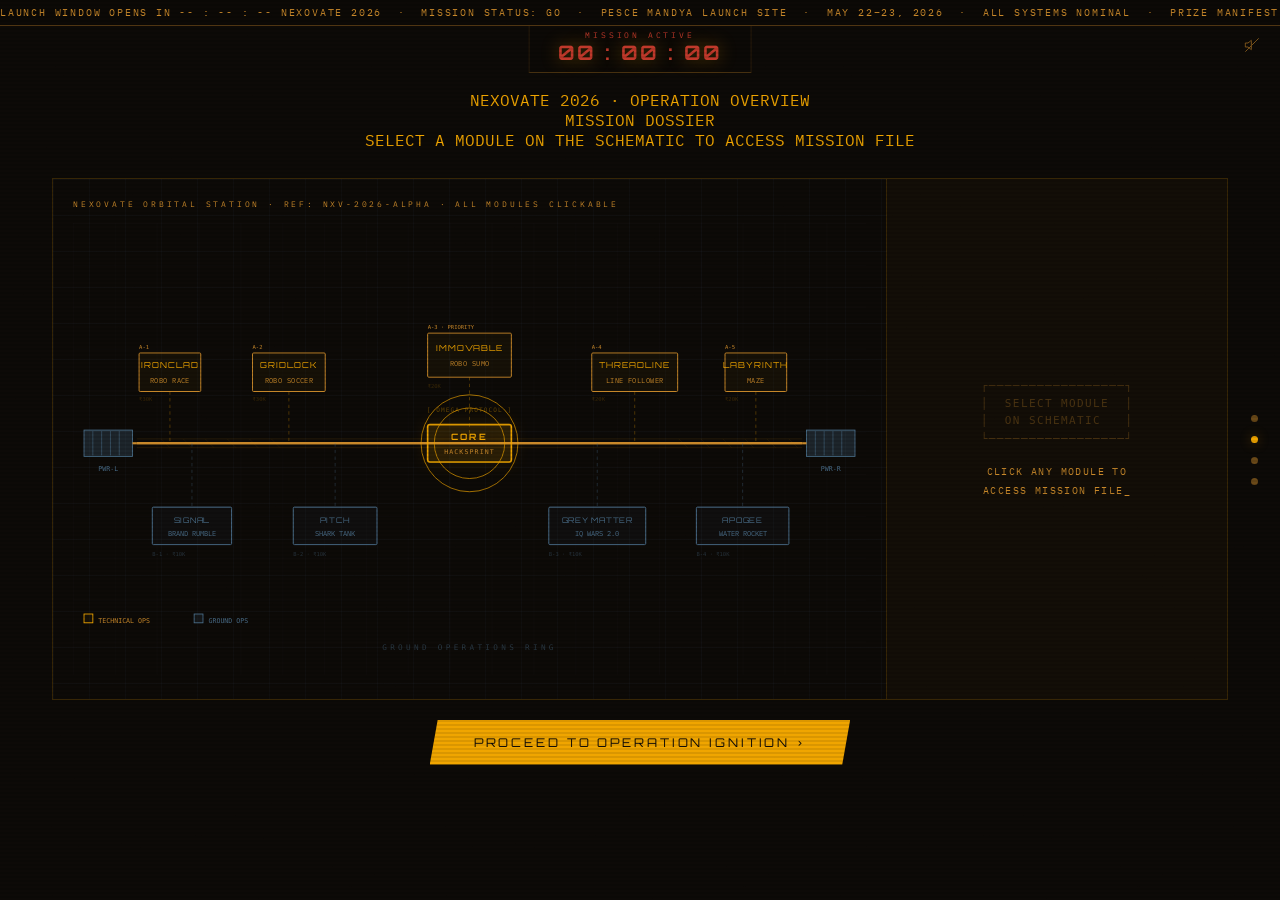
==== dossier.html @ f3a2b537 "Second Commit" ====
<!DOCTYPE html>
<html lang="en">
<head>
  <meta charset="UTF-8">
  <meta name="viewport" content="width=device-width, initial-scale=1.0">
  <title>MISSION DOSSIER · NEXOVATE 2026</title>
  
  <link rel="preconnect" href="https://fonts.googleapis.com">
  <link href="https://fonts.googleapis.com/css2?family=Orbitron:wght@400;700;900&family=IBM+Plex+Mono:ital,wght@0,300;0,400;0,500;1,400&display=swap" rel="stylesheet">
  
  <link rel="stylesheet" href="css/base.css">
  <link rel="stylesheet" href="css/chrome.css">
  <link rel="stylesheet" href="css/transitions.css">
  <link rel="stylesheet" href="css/dossier.css">
  
  <script src="js/navigate.js"></script>
  <script src="js/chrome.js"></script>
  <script src="js/events-data.js"></script>
  <script src="js/schematic.js"></script>
</head>
<body data-page="dossier">
  <main class="page">
    <div class="dossier-hdr">
      <span class="section-lbl">NEXOVATE 2026 · OPERATION OVERVIEW</span>
      <div class="section-ttl">MISSION DOSSIER</div>
      <p>SELECT A MODULE ON THE SCHEMATIC TO ACCESS MISSION FILE</p>
    </div>

    <div class="dossier-grid">
      <!-- SCHEMATIC -->
      <div class="sch-panel">
        <span class="sch-lbl">NEXOVATE ORBITAL STATION · REF: NXV-2026-ALPHA · ALL MODULES CLICKABLE</span>
        <svg id="sch-svg" viewBox="0 0 720 410" xmlns="http://www.w3.org/2000/svg"
                    style="width:100%;height:auto;">

                    <!-- Blueprint grid -->
                    <defs>
                        <pattern id="bgrid" width="38" height="38" patternUnits="userSpaceOnUse">
                            <path d="M38 0L0 0 0 38" fill="none" stroke="rgba(74,110,138,.07)" stroke-width=".5" />
                        </pattern>
                    </defs>
                    <rect width="720" height="410" fill="url(#bgrid)" />

                    <!-- MAIN TRUSS -->
                    <line x1="58" y1="200" x2="662" y2="200" stroke="#C8882A" stroke-width="2.2" />
                    <line x1="58" y1="196" x2="662" y2="196" stroke="rgba(240,165,0,.18)" stroke-width=".5" />
                    <line x1="58" y1="204" x2="662" y2="204" stroke="rgba(240,165,0,.18)" stroke-width=".5" />
                    <!-- Truss cross-hatch details -->
                    <g stroke="rgba(240,165,0,.12)" stroke-width=".5">
                        <line x1="80" y1="196" x2="88" y2="204" />
                        <line x1="100" y1="196" x2="108" y2="204" />
                        <line x1="120" y1="196" x2="128" y2="204" />
                        <line x1="140" y1="196" x2="148" y2="204" />
                        <line x1="160" y1="196" x2="168" y2="204" />
                        <line x1="180" y1="196" x2="188" y2="204" />
                        <line x1="550" y1="196" x2="558" y2="204" />
                        <line x1="570" y1="196" x2="578" y2="204" />
                        <line x1="590" y1="196" x2="598" y2="204" />
                        <line x1="610" y1="196" x2="618" y2="204" />
                        <line x1="630" y1="196" x2="638" y2="204" />
                        <line x1="650" y1="196" x2="658" y2="204" />
                    </g>

                    <!-- SOLAR PANELS LEFT -->
                    <rect x="10" y="188" width="44" height="24" fill="rgba(74,110,138,.28)" stroke="#4A6E8A"
                        stroke-width=".8" />
                    <line x1="18" y1="189" x2="18" y2="211" stroke="#4A6E8A" stroke-width=".5" />
                    <line x1="26" y1="189" x2="26" y2="211" stroke="#4A6E8A" stroke-width=".5" />
                    <line x1="34" y1="189" x2="34" y2="211" stroke="#4A6E8A" stroke-width=".5" />
                    <line x1="42" y1="189" x2="42" y2="211" stroke="#4A6E8A" stroke-width=".5" />
                    <line x1="54" y1="200" x2="58" y2="200" stroke="#C8882A" stroke-width="2" />
                    <text x="32" y="225" text-anchor="middle" fill="#4A6E8A" font-size="6"
                        font-family="monospace">PWR-L</text>

                    <!-- SOLAR PANELS RIGHT -->
                    <rect x="666" y="188" width="44" height="24" fill="rgba(74,110,138,.28)" stroke="#4A6E8A"
                        stroke-width=".8" />
                    <line x1="674" y1="189" x2="674" y2="211" stroke="#4A6E8A" stroke-width=".5" />
                    <line x1="682" y1="189" x2="682" y2="211" stroke="#4A6E8A" stroke-width=".5" />
                    <line x1="690" y1="189" x2="690" y2="211" stroke="#4A6E8A" stroke-width=".5" />
                    <line x1="698" y1="189" x2="698" y2="211" stroke="#4A6E8A" stroke-width=".5" />
                    <line x1="662" y1="200" x2="666" y2="200" stroke="#C8882A" stroke-width="2" />
                    <text x="688" y="225" text-anchor="middle" fill="#4A6E8A" font-size="6"
                        font-family="monospace">PWR-R</text>

                    <!-- ═ TECHNICAL MODULES (TOP) ═ -->

                    <!-- M1: ROBO RACE -->
                    <g class="mod-g" id="m-roborace" onclick="selMod('roborace')">
                        <line x1="88" y1="153" x2="88" y2="200" stroke="rgba(240,165,0,.3)" stroke-width=".9"
                            stroke-dasharray="3,3" />
                        <rect class="mod-rect" x="60" y="118" width="56" height="35" rx="1" />
                        <text class="mod-op" x="88" y="132">IRONCLAD</text>
                        <text class="mod-nm" x="88" y="145">ROBO RACE</text>
                        <text x="60" y="114" fill="#C8882A" font-size="5" font-family="monospace">A-1</text>
                        <text x="60" y="162" fill="rgba(240,165,0,.2)" font-size="5" font-family="monospace">₹30K</text>
                    </g>

                    <!-- M2: ROBO SOCCER -->
                    <g class="mod-g" id="m-robosoccer" onclick="selMod('robosoccer')">
                        <line x1="196" y1="153" x2="196" y2="200" stroke="rgba(240,165,0,.3)" stroke-width=".9"
                            stroke-dasharray="3,3" />
                        <rect class="mod-rect" x="163" y="118" width="66" height="35" rx="1" />
                        <text class="mod-op" x="196" y="132">GRIDLOCK</text>
                        <text class="mod-nm" x="196" y="145">ROBO SOCCER</text>
                        <text x="163" y="114" fill="#C8882A" font-size="5" font-family="monospace">A-2</text>
                        <text x="163" y="162" fill="rgba(240,165,0,.2)" font-size="5"
                            font-family="monospace">₹30K</text>
                    </g>

                    <!-- M3: ROBO SUMO (center-top, slightly higher = priority) -->
                    <g class="mod-g" id="m-robosumo" onclick="selMod('robosumo')">
                        <line x1="360" y1="140" x2="360" y2="200" stroke="rgba(240,165,0,.3)" stroke-width=".9"
                            stroke-dasharray="3,3" />
                        <rect class="mod-rect" x="322" y="100" width="76" height="40" rx="1" />
                        <text class="mod-op" x="360" y="116">IMMOVABLE</text>
                        <text class="mod-nm" x="360" y="130">ROBO SUMO</text>
                        <text x="322" y="96" fill="#C8882A" font-size="5" font-family="monospace">A-3 · PRIORITY</text>
                        <text x="322" y="150" fill="rgba(240,165,0,.2)" font-size="5"
                            font-family="monospace">₹20K</text>
                    </g>

                    <!-- M4: LINE FOLLOWER -->
                    <g class="mod-g" id="m-linefollower" onclick="selMod('linefollower')">
                        <line x1="510" y1="153" x2="510" y2="200" stroke="rgba(240,165,0,.3)" stroke-width=".9"
                            stroke-dasharray="3,3" />
                        <rect class="mod-rect" x="471" y="118" width="78" height="35" rx="1" />
                        <text class="mod-op" x="510" y="132">THREADLINE</text>
                        <text class="mod-nm" x="510" y="145">LINE FOLLOWER</text>
                        <text x="471" y="114" fill="#C8882A" font-size="5" font-family="monospace">A-4</text>
                        <text x="471" y="162" fill="rgba(240,165,0,.2)" font-size="5"
                            font-family="monospace">₹20K</text>
                    </g>

                    <!-- M5: MAZE -->
                    <g class="mod-g" id="m-maze" onclick="selMod('maze')">
                        <line x1="620" y1="153" x2="620" y2="200" stroke="rgba(240,165,0,.3)" stroke-width=".9"
                            stroke-dasharray="3,3" />
                        <rect class="mod-rect" x="592" y="118" width="56" height="35" rx="1" />
                        <text class="mod-op" x="620" y="132">LABYRINTH</text>
                        <text class="mod-nm" x="620" y="145">MAZE</text>
                        <text x="592" y="114" fill="#C8882A" font-size="5" font-family="monospace">A-5</text>
                        <text x="592" y="162" fill="rgba(240,165,0,.2)" font-size="5"
                            font-family="monospace">₹20K</text>
                    </g>

                    <!-- ═ REACTOR CORE (HACKSPRINT) ═ -->
                    <g class="reactor-g" id="m-hacksprint" onclick="selMod('hacksprint')">
                        <circle cx="360" cy="200" r="44" class="reactor-ring" />
                        <circle cx="360" cy="200" r="32" class="reactor-ring" style="animation-delay:.6s" />
                        <rect class="reactor-rect" x="322" y="183" width="76" height="34" rx="2" />
                        <text x="360" y="197" text-anchor="middle" fill="#F0A500" font-family="'Orbitron',monospace"
                            font-size="8" font-weight="700" letter-spacing="2">CORE</text>
                        <text x="360" y="210" text-anchor="middle" fill="#C8882A" font-family="monospace" font-size="6"
                            letter-spacing="1">HACKSPRINT</text>
                        <text x="360" y="172" text-anchor="middle" fill="rgba(240,165,0,.4)" font-family="monospace"
                            font-size="5.5" letter-spacing="1">[ OMEGA PROTOCOL ]</text>
                    </g>

                    <!-- ═ NON-TECH MODULES (BOTTOM) ═ -->
                    <text x="360" y="388" text-anchor="middle" fill="rgba(74,110,138,.45)" font-size="7"
                        font-family="monospace" letter-spacing="3">GROUND OPERATIONS RING</text>

                    <!-- M6: BRAND RUMBLING -->
                    <g class="mod-g" id="m-brandrumbling" onclick="selMod('brandrumbling')">
                        <line x1="108" y1="200" x2="108" y2="258" stroke="rgba(74,110,138,.35)" stroke-width=".9"
                            stroke-dasharray="3,3" />
                        <rect class="nt-rect" x="72" y="258" width="72" height="34" rx="1" />
                        <text class="nt-op" x="108" y="272">SIGNAL</text>
                        <text class="nt-nm" x="108" y="284">BRAND RUMBLE</text>
                        <text x="72" y="302" fill="rgba(74,110,138,.4)" font-size="5" font-family="monospace">B-1 ·
                            ₹10K</text>
                    </g>

                    <!-- M7: SHARK TANK -->
                    <g class="mod-g" id="m-sharktank" onclick="selMod('sharktank')">
                        <line x1="238" y1="200" x2="238" y2="258" stroke="rgba(74,110,138,.35)" stroke-width=".9"
                            stroke-dasharray="3,3" />
                        <rect class="nt-rect" x="200" y="258" width="76" height="34" rx="1" />
                        <text class="nt-op" x="238" y="272">PITCH</text>
                        <text class="nt-nm" x="238" y="284">SHARK TANK</text>
                        <text x="200" y="302" fill="rgba(74,110,138,.4)" font-size="5" font-family="monospace">B-2 ·
                            ₹10K</text>
                    </g>

                    <!-- M8: IQ WARS -->
                    <g class="mod-g" id="m-iqwars" onclick="selMod('iqwars')">
                        <line x1="476" y1="200" x2="476" y2="258" stroke="rgba(74,110,138,.35)" stroke-width=".9"
                            stroke-dasharray="3,3" />
                        <rect class="nt-rect" x="432" y="258" width="88" height="34" rx="1" />
                        <text class="nt-op" x="476" y="272">GREY MATTER</text>
                        <text class="nt-nm" x="476" y="284">IQ WARS 2.0</text>
                        <text x="432" y="302" fill="rgba(74,110,138,.4)" font-size="5" font-family="monospace">B-3 ·
                            ₹10K</text>
                    </g>

                    <!-- M9: WATER ROCKET -->
                    <g class="mod-g" id="m-waterrocket" onclick="selMod('waterrocket')">
                        <line x1="608" y1="200" x2="608" y2="258" stroke="rgba(74,110,138,.35)" stroke-width=".9"
                            stroke-dasharray="3,3" />
                        <rect class="nt-rect" x="566" y="258" width="84" height="34" rx="1" />
                        <text class="nt-op" x="608" y="272">APOGEE</text>
                        <text class="nt-nm" x="608" y="284">WATER ROCKET</text>
                        <text x="566" y="302" fill="rgba(74,110,138,.4)" font-size="5" font-family="monospace">B-4 ·
                            ₹10K</text>
                    </g>

                    <!-- Legend -->
                    <g transform="translate(10,355)">
                        <rect width="8" height="8" fill="rgba(240,165,0,.04)" stroke="#F0A500" stroke-width=".8" />
                        <text x="13" y="8" fill="#C8882A" font-size="6" font-family="monospace">TECHNICAL OPS</text>
                        <rect x="100" width="8" height="8" fill="rgba(74,110,138,.14)" stroke="#4A6E8A"
                            stroke-width=".8" />
                        <text x="113" y="8" fill="#4A6E8A" font-size="6" font-family="monospace">GROUND OPS</text>
                    </g>

                </svg>
      </div>
      
      <!-- FILE PANEL -->
      <div class="file-panel" id="file-panel">
        <div class="fp-placeholder">
          <pre>┌─────────────────┐
│  SELECT MODULE  │
│  ON SCHEMATIC   │
└─────────────────┘</pre>
          <div>CLICK ANY MODULE TO<br>ACCESS MISSION FILE<span style="animation:blink 1s step-end infinite;display:inline-block">_</span></div>
        </div>
      </div>
    </div>
    
    <div class="dossier-footer">
      <button class="btn btn-primary" onclick="navigate('hacksprint.html')">PROCEED TO OPERATION IGNITION ›</button>
    </div>
  </main>
<style>@keyframes blink { 0%, 100% { opacity: 1 } 50% { opacity: 0 } }</style>
</body>
</html>
---- css/base.css ----
:root {
  --bg:        #0D0A07;
  --bg2:       #110D09;
  --bg3:       #0A0805;
  --amber:     #F0A500;
  --amber-dk:  #C8882A;
  --amber-dim: rgba(240, 165, 0, 0.10);
  --amber-glow:rgba(240, 165, 0, 0.35);
  --offwhite:  #E8E0D0;
  --red:       #C0392B;
  --blue:      #4A6E8A;
  --blue-dim:  rgba(74, 110, 138, 0.06);
  --hack-bg:   #0F0700;
  --font-d:    'Orbitron', monospace;
  --font-m:    'IBM Plex Mono', monospace;
}
*, *::before, *::after { margin: 0; padding: 0; box-sizing: border-box; }
html { scroll-behavior: smooth; }
body {
  background: var(--bg);
  color: var(--amber);
  font-family: var(--font-m);
  overflow-x: hidden;
  min-height: 100vh;
}
.page {
  min-height: 100vh;
  padding: 90px 52px 60px;   /* top: 90px clears ticker + tminus bar */
  position: relative;
}
@media (max-width: 768px) {
  .page { padding: 90px 20px 80px; }
}
#scanlines {
  position: fixed; inset: 0; pointer-events: none; z-index: 9998;
  background: repeating-linear-gradient(
    0deg, transparent, transparent 2px,
    rgba(0,0,0,0.09) 2px, rgba(0,0,0,0.09) 4px
  );
}
#grain-svg {
  position: fixed; inset: 0; width: 100%; height: 100%;
  pointer-events: none; z-index: 9997; opacity: 0.055;
}
#static-overlay {
  position: fixed; inset: 0; z-index: 9999; display: none;
}
#static-canvas { width: 100%; height: 100%; display: block; }
.lbl   { font-size: 9px;  letter-spacing: .45em; color: var(--amber-dk); display: block; }
.ttl   { font-family: var(--font-d); font-size: 26px; font-weight: 900;
         letter-spacing: .18em; color: var(--offwhite); text-transform: uppercase; }
.mono  { font-family: var(--font-m); }
.amber { color: var(--amber); }
.dim   { color: var(--amber-dk); }
.white { color: var(--offwhite); }
.red   { color: var(--red); }
.blue  { color: var(--blue); }

.divider { /* ━━━ unicode horizontal rule */
  color: var(--amber-dk);
  letter-spacing: .04em;
  font-size: 10px;
  display: block;
  margin: 8px 0;
}
.btn {
  font-family: var(--font-d);
  letter-spacing: 0.24em;
  border: none;
  cursor: pointer;
  text-transform: uppercase;
  transition: background 0.2s, box-shadow 0.2s;
}
.btn-primary {
  font-size: 12px;
  color: var(--bg);
  background: var(--amber);
  padding: 15px 44px;
  clip-path: polygon(8px 0%, 100% 0%, calc(100% - 8px) 100%, 0% 100%);
  animation: pulse-btn 2.2s ease-in-out infinite;
}
.btn-primary:hover {
  background: var(--offwhite);
  box-shadow: 0 0 36px var(--amber-glow);
  animation: none;
}
.btn-action {
  font-size: 10px;
  color: var(--bg);
  background: var(--amber);
  padding: 11px 16px;
  width: 100%;
  clip-path: polygon(5px 0%, 100% 0%, calc(100% - 5px) 100%, 0% 100%);
}
.btn-action:hover { background: var(--offwhite); box-shadow: 0 0 18px rgba(240,165,0,.4); }
.btn-ghost {
  font-size: 11px;
  color: var(--amber);
  background: transparent;
  border: 1px solid var(--amber);
  padding: 11px 28px;
}
.btn-ghost:hover { background: rgba(240,165,0,0.12); }

@keyframes pulse-btn {
  0%,100% { box-shadow: 0 0 18px rgba(240,165,0,.25); }
  50%      { box-shadow: 0 0 40px rgba(240,165,0,.55); }
}
@keyframes page-in {
  from { opacity: 0; transform: translateY(6px); }
  to   { opacity: 1; transform: none; }
}
.page { animation: page-in 0.35s ease-out forwards; }

/* ── btn-next (registration steps) ── */
.btn-next {
  font-size: 11px;
  color: var(--bg);
  background: var(--amber);
  padding: 12px 32px;
  clip-path: polygon(6px 0%, 100% 0%, calc(100% - 6px) 100%, 0% 100%);
  transition: background 0.2s, box-shadow 0.2s;
}
.btn-next:hover {
  background: var(--offwhite);
  box-shadow: 0 0 24px var(--amber-glow);
}

/* ── btn-file (dossier file panel) ── */
.btn-file {
  font-size: 10px;
  color: var(--bg);
  background: var(--amber);
  padding: 11px 20px;
  width: 100%;
  margin-top: 12px;
  clip-path: polygon(5px 0%, 100% 0%, calc(100% - 5px) 100%, 0% 100%);
  transition: background 0.2s, box-shadow 0.2s;
}
.btn-file:hover {
  background: var(--offwhite);
  box-shadow: 0 0 18px rgba(240,165,0,.4);
}

/* ── danger variant (launch button) ── */
.btn-next.danger {
  background: var(--red);
}
.btn-next.danger:hover {
  background: #e74c3c;
  box-shadow: 0 0 24px rgba(192, 57, 43, 0.5);
}
.btn-next.full {
  width: 100%;
}
---- css/chrome.css ----
#ticker {
  position: fixed; top: 0; left: 0; right: 0; height: 26px;
  background: rgba(13,10,7,0.97);
  border-bottom: 1px solid rgba(200,136,42,0.4);
  overflow: hidden; z-index: 200;
  display: flex; align-items: center;
}
#ticker-inner {
  white-space: nowrap;
  animation: tick 55s linear infinite;
  font-size: 10px; letter-spacing: 0.18em; color: var(--amber-dk);
}
#ticker-inner em { color: var(--amber); font-style: normal; }
#ticker:hover #ticker-inner { animation-play-state: paused; }
@keyframes tick {
  from { transform: translateX(100vw); }
  to   { transform: translateX(-100%); }
}
#tminus {
  position: fixed; top: 26px; left: 50%; transform: translateX(-50%);
  background: rgba(13,10,7,0.97);
  border-bottom: 1px solid rgba(200,136,42,0.35);
  border-left:   1px solid rgba(200,136,42,0.15);
  border-right:  1px solid rgba(200,136,42,0.15);
  padding: 4px 28px 7px; text-align: center; z-index: 200;
  white-space: nowrap;
}
#tminus-lbl {
  font-size: 8px; letter-spacing: .35em; color: var(--amber-dk); display: block;
}
#tminus-dig {
  font-family: var(--font-d); font-size: 20px; font-weight: 700;
  color: var(--amber); letter-spacing: .12em;
  text-shadow: 0 0 18px rgba(240,165,0,.4);
}
@media (max-width: 768px) { #tminus-dig { font-size: 15px; } }
#nav-dots {
  position: fixed; right: 22px; top: 50%; transform: translateY(-50%);
  display: flex; flex-direction: column; gap: 14px; z-index: 200;
}
@media (max-width: 768px) { #nav-dots { display: none; } }
.nd {
  width: 7px; height: 7px; border-radius: 50%;
  background: var(--amber-dk); opacity: 0.5;
  cursor: pointer; transition: all .3s; position: relative;
}
.nd.on { background: var(--amber); box-shadow: 0 0 12px var(--amber-glow); opacity: 1; }
.nd::after {
  content: attr(data-lbl);
  position: absolute; right: 18px; top: 50%; transform: translateY(-50%);
  font-size: 8px; letter-spacing: .2em; color: var(--amber-dk);
  white-space: nowrap; opacity: 0; transition: .2s;
}
.nd:hover::after { opacity: 1; }
#sound-btn {
  position: fixed; top: 33px; right: 16px; z-index: 200;
  background: transparent; border: none; cursor: pointer;
  color: var(--amber-dk); opacity: 0.6; transition: opacity 0.2s;
  padding: 4px;
}
#sound-btn:hover { opacity: 1; }
#sound-btn svg { width: 16px; height: 16px; display: block; }
#mobile-nav {
  display: none;
  position: fixed; bottom: 0; left: 0; right: 0; height: 52px;
  background: rgba(13,10,7,0.97);
  border-top: 1px solid rgba(200,136,42,0.3);
  z-index: 200;
  align-items: center; justify-content: space-between;
  padding: 0 20px;
  font-size: 9px; letter-spacing: 0.3em; color: var(--amber-dk);
  font-family: var(--font-m);
}
@media (max-width: 768px) { #mobile-nav { display: flex; } }
#mobile-nav span { color: var(--amber); letter-spacing: 0.4em; }
#mobile-nav button {
  background: transparent; border: none; color: var(--amber-dk);
  font-family: var(--font-m); font-size: 9px; letter-spacing: 0.3em;
  cursor: pointer; padding: 8px;
}
#mobile-nav button:hover { color: var(--amber); }
---- css/transitions.css ----
/* Static overlay */
#static-overlay { position: fixed; inset: 0; z-index: 9999; display: none; }
#static-canvas  { width: 100%; height: 100%; display: block; }

/* Page-out: fired just before navigation */
.page-exit {
  animation: page-out 0.18s ease-in forwards;
}
@keyframes page-out {
  to { opacity: 0; transform: translateY(-4px); }
}
---- css/dossier.css ----
.dossier-hdr { text-align: center; margin-bottom: 28px; }
.dossier-sub { font-size: 10px; letter-spacing: .2em; color: var(--amber-dk); margin-top: 8px; }
.dossier-grid {
  display: grid;
  grid-template-columns: 1fr 340px;
  border: 1px solid rgba(240,165,0,.18);
  min-height: 500px; flex: 1;
}
@media (max-width: 768px) {
  .dossier-grid { grid-template-columns: 1fr; }
}
.sch-panel {
  border-right: 1px solid rgba(240,165,0,.18);
  padding: 20px; position: relative; overflow: hidden;
  background-image:
    linear-gradient(rgba(74,110,138,.055) 1px, transparent 1px),
    linear-gradient(90deg, rgba(74,110,138,.055) 1px, transparent 1px);
  background-size: 36px 36px;
}
@media (max-width: 768px) {
  .sch-panel { border-right: none; border-bottom: 1px solid rgba(240,165,0,.18); height: 300px; }
}
.sch-lbl { font-size: 8px; letter-spacing: .35em; color: var(--amber-dk); margin-bottom: 14px; display: block; }
#schematic-svg { width: 100%; height: auto; }

/* SVG module interactions */
.mod-g  { cursor: crosshair; }
.mod-rect { fill: rgba(240,165,0,.04); stroke: var(--amber-dk); stroke-width: .9; transition: all .2s; }
.mod-g:hover .mod-rect,
.mod-g.sel  .mod-rect { fill: rgba(240,165,0,.14); stroke: var(--amber); stroke-width: 1.5; }
.mod-op { font-family: var(--font-d); font-size: 7.5px; fill: var(--amber); text-anchor: middle; letter-spacing: .12em; }
.mod-nm { font-family: var(--font-m); font-size: 6.5px; fill: var(--amber-dk); text-anchor: middle; letter-spacing: .06em; }
.mod-g:hover .mod-nm,
.mod-g.sel  .mod-nm { fill: var(--offwhite); }

/* Non-technical modules (blue stroke) */
.nt-rect { fill: rgba(74,110,138,.06); stroke: #4A6E8A; stroke-width: .9; transition: all .2s; }
.mod-g:hover .nt-rect,
.mod-g.sel  .nt-rect { fill: rgba(74,110,138,.18); stroke-width: 1.5; }
.nt-op { font-family: var(--font-d); font-size: 7px; fill: #4A6E8A; text-anchor: middle; letter-spacing: .1em; }
.nt-nm { font-family: var(--font-m); font-size: 6px; fill: #4A6E8A; text-anchor: middle; }
.mod-g:hover .nt-nm { fill: var(--offwhite); }

/* Reactor core */
.reactor-g { cursor: crosshair; }
.reactor-ring { fill: none; stroke: var(--amber); stroke-width: .6; animation: rpulse 2.2s ease-in-out infinite; }
.reactor-ring:nth-child(2) { animation-delay: .6s; }
@keyframes rpulse {
  0%,100% { opacity: .15; }
  50%      { opacity: .55; }
}
.reactor-rect {
  fill: rgba(240,165,0,.09); stroke: var(--amber); stroke-width: 1.5;
  filter: drop-shadow(0 0 7px rgba(240,165,0,.4)); transition: all .3s;
}
.reactor-g:hover .reactor-rect,
.reactor-g.sel  .reactor-rect { fill: rgba(240,165,0,.22); filter: drop-shadow(0 0 18px rgba(240,165,0,.7)); }

/* File panel */
.file-panel {
  background: rgba(240,165,0,.025); padding: 22px;
  overflow-y: auto; font-size: 11px; line-height: 1.85;
  font-family: var(--font-m);
}
.fp-placeholder {
  display: flex; flex-direction: column; align-items: center;
  justify-content: center; height: 100%; font-size: 10px;
  letter-spacing: .14em; color: var(--amber-dk); text-align: center; gap: 16px;
}
.fp-placeholder pre { opacity: .3; font-size: 11px; line-height: 1.6; }
.fp-op {
  font-family: var(--font-d); font-size: 18px; font-weight: 700;
  letter-spacing: .18em; color: var(--amber);
  text-shadow: 0 0 18px rgba(240,165,0,.4); margin: 10px 0 4px;
}
.fp-tagline { font-style: italic; color: var(--amber-dk); font-size: 10.5px; margin-bottom: 10px; }
.fp-obj { color: var(--offwhite); font-size: 10.5px; line-height: 1.85; margin: 8px 0 14px; }
.fp-lbl { color: var(--amber-dk); font-size: 10px; letter-spacing: .18em; }
.fp-val { color: var(--offwhite); }
.fp-prize { color: var(--amber); font-family: var(--font-d); font-size: 15px; }
.fp-type { font-size: 8px; letter-spacing: .22em; color: var(--blue); }
.fp-status { font-size: 8px; letter-spacing: .3em; color: var(--amber-dk); margin: 8px 0; }
.dossier-footer {
  text-align: center; margin-top: 20px;
  font-size: 9px; letter-spacing: .4em; color: rgba(200,136,42,0.4);
}
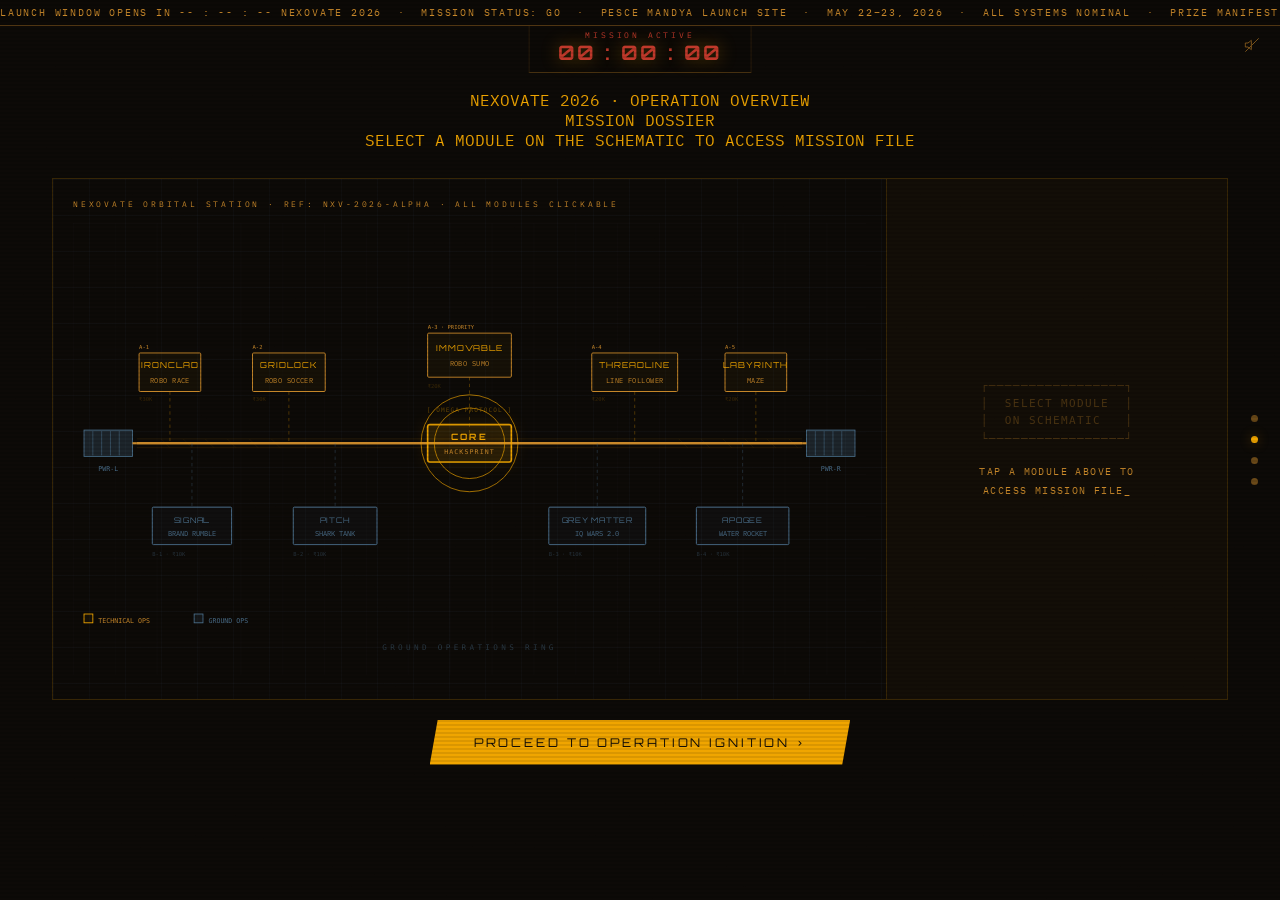
==== commit e870177c: "mobile" ====
--- a/dossier.html
+++ b/dossier.html
@@ -27,6 +27,136 @@
     </div>
 
     <div class="dossier-grid">
+      <!-- MOBILE MODULE LIST — shown instead of SVG schematic on small screens -->
+      <div id="mobile-module-list">
+        <span class="mml-lbl">NEXOVATE 2026 · SELECT MODULE TO ACCESS MISSION FILE</span>
+      
+        <div class="mml-section">── TECHNICAL OPERATIONS ──</div>
+      
+        <div class="mml-item" id="mml-roborace" onclick="selMod('roborace'); mmlSel(this)">
+          <div class="mml-left">
+            <span class="mml-op">IRONCLAD</span>
+            <span class="mml-nm">ROBO RACE</span>
+          </div>
+          <div class="mml-right">
+            <span class="mml-id">A-1</span>
+            <span class="mml-prize">₹30K</span>
+          </div>
+          <span class="mml-arrow">›</span>
+        </div>
+      
+        <div class="mml-item" id="mml-robosoccer" onclick="selMod('robosoccer'); mmlSel(this)">
+          <div class="mml-left">
+            <span class="mml-op">GRIDLOCK</span>
+            <span class="mml-nm">ROBO SOCCER</span>
+          </div>
+          <div class="mml-right">
+            <span class="mml-id">A-2</span>
+            <span class="mml-prize">₹30K</span>
+          </div>
+          <span class="mml-arrow">›</span>
+        </div>
+      
+        <div class="mml-item" id="mml-robosumo" onclick="selMod('robosumo'); mmlSel(this)">
+          <div class="mml-left">
+            <span class="mml-op">IMMOVABLE</span>
+            <span class="mml-nm">ROBO SUMO · PRIORITY</span>
+          </div>
+          <div class="mml-right">
+            <span class="mml-id">A-3</span>
+            <span class="mml-prize">₹20K</span>
+          </div>
+          <span class="mml-arrow">›</span>
+        </div>
+      
+        <div class="mml-item" id="mml-linefollower" onclick="selMod('linefollower'); mmlSel(this)">
+          <div class="mml-left">
+            <span class="mml-op">THREADLINE</span>
+            <span class="mml-nm">LINE FOLLOWER</span>
+          </div>
+          <div class="mml-right">
+            <span class="mml-id">A-4</span>
+            <span class="mml-prize">₹20K</span>
+          </div>
+          <span class="mml-arrow">›</span>
+        </div>
+      
+        <div class="mml-item" id="mml-maze" onclick="selMod('maze'); mmlSel(this)">
+          <div class="mml-left">
+            <span class="mml-op">LABYRINTH</span>
+            <span class="mml-nm">MAZE</span>
+          </div>
+          <div class="mml-right">
+            <span class="mml-id">A-5</span>
+            <span class="mml-prize">₹20K</span>
+          </div>
+          <span class="mml-arrow">›</span>
+        </div>
+      
+        <div class="mml-item" id="mml-hacksprint" onclick="selMod('hacksprint'); mmlSel(this)"
+             style="border-top: 1px solid rgba(240,165,0,.25); background: rgba(240,165,0,.02);">
+          <div class="mml-left">
+            <span class="mml-op" style="color: var(--amber);">CORE · HACKSPRINT</span>
+            <span class="mml-nm">[ OMEGA PROTOCOL ]</span>
+          </div>
+          <div class="mml-right">
+            <span class="mml-id">OMEGA</span>
+            <span class="mml-prize">₹50K</span>
+          </div>
+          <span class="mml-arrow">›</span>
+        </div>
+      
+        <div class="mml-section" style="margin-top: 4px;">── GROUND OPERATIONS ──</div>
+      
+        <div class="mml-item nt" id="mml-brandrumbling" onclick="selMod('brandrumbling'); mmlSel(this)">
+          <div class="mml-left">
+            <span class="mml-op">SIGNAL</span>
+            <span class="mml-nm">BRAND RUMBLE</span>
+          </div>
+          <div class="mml-right">
+            <span class="mml-id">B-1</span>
+            <span class="mml-prize" style="color: var(--blue);">₹10K</span>
+          </div>
+          <span class="mml-arrow" style="color: var(--blue);">›</span>
+        </div>
+      
+        <div class="mml-item nt" id="mml-sharktank" onclick="selMod('sharktank'); mmlSel(this)">
+          <div class="mml-left">
+            <span class="mml-op">PITCH</span>
+            <span class="mml-nm">SHARK TANK</span>
+          </div>
+          <div class="mml-right">
+            <span class="mml-id">B-2</span>
+            <span class="mml-prize" style="color: var(--blue);">₹10K</span>
+          </div>
+          <span class="mml-arrow" style="color: var(--blue);">›</span>
+        </div>
+      
+        <div class="mml-item nt" id="mml-iqwars" onclick="selMod('iqwars'); mmlSel(this)">
+          <div class="mml-left">
+            <span class="mml-op">GREY MATTER</span>
+            <span class="mml-nm">IQ WARS 2.0</span>
+          </div>
+          <div class="mml-right">
+            <span class="mml-id">B-3</span>
+            <span class="mml-prize" style="color: var(--blue);">₹10K</span>
+          </div>
+          <span class="mml-arrow" style="color: var(--blue);">›</span>
+        </div>
+      
+        <div class="mml-item nt" id="mml-waterrocket" onclick="selMod('waterrocket'); mmlSel(this)">
+          <div class="mml-left">
+            <span class="mml-op">APOGEE</span>
+            <span class="mml-nm">WATER ROCKET</span>
+          </div>
+          <div class="mml-right">
+            <span class="mml-id">B-4</span>
+            <span class="mml-prize" style="color: var(--blue);">₹10K</span>
+          </div>
+          <span class="mml-arrow" style="color: var(--blue);">›</span>
+        </div>
+      </div>
+
       <!-- SCHEMATIC -->
       <div class="sch-panel">
         <span class="sch-lbl">NEXOVATE ORBITAL STATION · REF: NXV-2026-ALPHA · ALL MODULES CLICKABLE</span>
@@ -224,7 +354,7 @@
 │  SELECT MODULE  │
 │  ON SCHEMATIC   │
 └─────────────────┘</pre>
-          <div>CLICK ANY MODULE TO<br>ACCESS MISSION FILE<span style="animation:blink 1s step-end infinite;display:inline-block">_</span></div>
+          <div>TAP A MODULE ABOVE TO<br>ACCESS MISSION FILE<span style="animation:blink 1s step-end infinite;display:inline-block">_</span></div>
         </div>
       </div>
     </div>
--- a/css/base.css
+++ b/css/base.css
@@ -30,6 +30,12 @@
 }
 @media (max-width: 768px) {
   .page { padding: 90px 20px 80px; }
+
+  /* Prevent Orbitron display titles overflowing on narrow screens */
+  .ttl {
+    font-size: clamp(16px, 5.5vw, 26px);
+    letter-spacing: .1em;
+  }
 }
 #scanlines {
   position: fixed; inset: 0; pointer-events: none; z-index: 9998;
--- a/css/chrome.css
+++ b/css/chrome.css
@@ -33,7 +33,29 @@
   color: var(--amber); letter-spacing: .12em;
   text-shadow: 0 0 18px rgba(240,165,0,.4);
 }
-@media (max-width: 768px) { #tminus-dig { font-size: 15px; } }
+@media (max-width: 768px) {
+  #tminus-dig { font-size: 15px; }
+
+  /* Prevent tminus from overflowing viewport width */
+  #tminus {
+    max-width: calc(100vw - 40px);
+    padding: 4px 14px 6px;
+  }
+
+  /* Shrink label to save vertical space */
+  #tminus-lbl {
+    font-size: 7px;
+    letter-spacing: .25em;
+  }
+
+  /* Move sound button below ticker, left side — avoids tminus overlap */
+  #sound-btn {
+    top: 30px;
+    right: auto;
+    left: 10px;
+    opacity: 0.45;
+  }
+}
 #nav-dots {
   position: fixed; right: 22px; top: 50%; transform: translateY(-50%);
   display: flex; flex-direction: column; gap: 14px; z-index: 200;
--- a/css/dossier.css
+++ b/css/dossier.css
@@ -6,9 +6,7 @@
   border: 1px solid rgba(240,165,0,.18);
   min-height: 500px; flex: 1;
 }
-@media (max-width: 768px) {
-  .dossier-grid { grid-template-columns: 1fr; }
-}
+
 .sch-panel {
   border-right: 1px solid rgba(240,165,0,.18);
   padding: 20px; position: relative; overflow: hidden;
@@ -17,8 +15,167 @@
     linear-gradient(90deg, rgba(74,110,138,.055) 1px, transparent 1px);
   background-size: 36px 36px;
 }
+/* ── MOBILE MODULE LIST (hidden on desktop) ── */
+#mobile-module-list {
+  display: none;
+}
+
 @media (max-width: 768px) {
-  .sch-panel { border-right: none; border-bottom: 1px solid rgba(240,165,0,.18); height: 300px; }
+  /* Grid stacks: module list → file panel */
+  .dossier-grid {
+    grid-template-columns: 1fr;
+    border: none;
+    gap: 0;
+    min-height: unset;
+  }
+
+  /* Hide SVG schematic on mobile — untappable at this scale */
+  .sch-panel {
+    display: none;
+  }
+
+  /* Show mobile module list instead */
+  #mobile-module-list {
+    display: block;
+    border: 1px solid rgba(240,165,0,.18);
+    background: rgba(240,165,0,.015);
+    margin-bottom: 0;
+  }
+
+  .mml-lbl {
+    font-size: 8px;
+    letter-spacing: .35em;
+    color: var(--amber-dk);
+    padding: 10px 16px 6px;
+    display: block;
+    border-bottom: 1px solid rgba(240,165,0,.1);
+  }
+
+  .mml-section {
+    font-size: 7px;
+    letter-spacing: .4em;
+    color: var(--blue);
+    padding: 8px 16px 4px;
+    opacity: .7;
+  }
+
+  .mml-item {
+    display: flex;
+    align-items: center;
+    justify-content: space-between;
+    padding: 14px 16px;
+    border-bottom: 1px solid rgba(240,165,0,.08);
+    cursor: pointer;
+    transition: background 0.15s;
+    min-height: 56px; /* large tap target */
+    -webkit-tap-highlight-color: transparent;
+  }
+
+  .mml-item:active {
+    background: rgba(240,165,0,.08);
+  }
+
+  .mml-item.sel {
+    background: rgba(240,165,0,.07);
+    border-bottom-color: rgba(240,165,0,.2);
+  }
+
+  .mml-item.sel .mml-op {
+    color: var(--amber);
+  }
+
+  .mml-item.nt { /* non-technical: blue accent */
+    border-left: 2px solid transparent;
+  }
+
+  .mml-item.nt.sel {
+    border-left-color: var(--blue);
+    background: rgba(74,110,138,.07);
+  }
+
+  .mml-item.nt .mml-op {
+    color: var(--blue);
+  }
+
+  .mml-item.nt.sel .mml-op {
+    color: var(--offwhite);
+  }
+
+  .mml-left {
+    display: flex;
+    flex-direction: column;
+    gap: 3px;
+  }
+
+  .mml-op {
+    font-family: var(--font-d);
+    font-size: 11px;
+    letter-spacing: .18em;
+    color: var(--amber-dk);
+  }
+
+  .mml-nm {
+    font-size: 9px;
+    letter-spacing: .14em;
+    color: var(--amber-dk);
+    opacity: .7;
+  }
+
+  .mml-right {
+    display: flex;
+    flex-direction: column;
+    align-items: flex-end;
+    gap: 2px;
+  }
+
+  .mml-id {
+    font-size: 7px;
+    letter-spacing: .3em;
+    color: rgba(240,165,0,.4);
+  }
+
+  .mml-prize {
+    font-family: var(--font-d);
+    font-size: 10px;
+    color: var(--amber);
+  }
+
+  .mml-arrow {
+    font-size: 12px;
+    color: var(--amber-dk);
+    opacity: .4;
+    margin-left: 10px;
+    transition: opacity 0.15s, transform 0.15s;
+  }
+
+  .mml-item.sel .mml-arrow {
+    opacity: 1;
+    transform: translateX(2px);
+  }
+
+  /* File panel: fixed height so it always shows, scrollable */
+  .file-panel {
+    border: 1px solid rgba(240,165,0,.18);
+    border-top: none;
+    min-height: 280px;
+    max-height: 60vh;
+    overflow-y: auto;
+    font-size: 11px;
+  }
+
+  /* Footer button: full width on mobile */
+  .dossier-footer {
+    margin-top: 16px;
+  }
+
+  .dossier-footer .btn-primary {
+    width: 100%;
+    display: block;
+    text-align: center;
+    font-size: 11px;
+    padding: 16px 20px;
+    clip-path: polygon(6px 0%, 100% 0%, calc(100% - 6px) 100%, 0% 100%);
+  }
 }
 .sch-lbl { font-size: 8px; letter-spacing: .35em; color: var(--amber-dk); margin-bottom: 14px; display: block; }
 #schematic-svg { width: 100%; height: auto; }
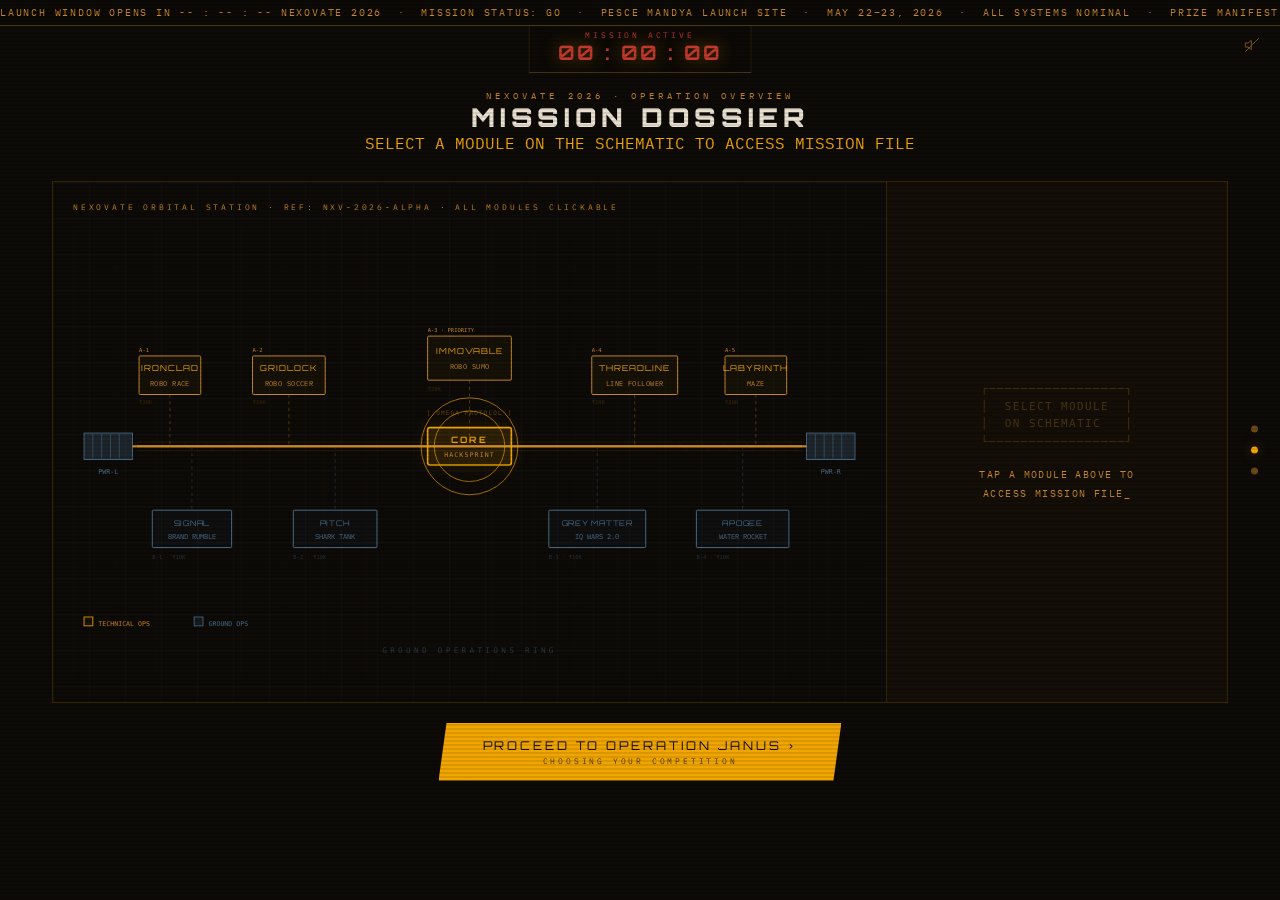
==== commit 555cc439: "Upgrade Nexovate to v5: integrated registration, Google Sheets sync, and Profile redesign" ====
--- a/dossier.html
+++ b/dossier.html
@@ -360,7 +360,10 @@
     </div>
     
     <div class="dossier-footer">
-      <button class="btn btn-primary" onclick="navigate('hacksprint.html')">PROCEED TO OPERATION IGNITION ›</button>
+      <button class="btn btn-primary" onclick="navigate('registration.html')">
+        PROCEED TO OPERATION JANUS ›
+        <span class="btn-subtitle">CHOOSING YOUR COMPETITION</span>
+      </button>
     </div>
   </main>
 <style>@keyframes blink { 0%, 100% { opacity: 1 } 50% { opacity: 0 } }</style>
--- a/css/base.css
+++ b/css/base.css
@@ -37,6 +37,16 @@
     letter-spacing: .1em;
   }
 }
+
+@media (max-width: 360px) {
+  .page { padding: 90px 12px 80px; }
+}
+
+/* Suppress iOS tap flash on interactive elements */
+.btn, .btn-primary, .btn-action, .btn-ghost, .btn-next, .btn-file, .btn-next.danger {
+  -webkit-tap-highlight-color: transparent;
+  touch-action: manipulation;
+}
 #scanlines {
   position: fixed; inset: 0; pointer-events: none; z-index: 9998;
   background: repeating-linear-gradient(
@@ -52,8 +62,8 @@
   position: fixed; inset: 0; z-index: 9999; display: none;
 }
 #static-canvas { width: 100%; height: 100%; display: block; }
-.lbl   { font-size: 9px;  letter-spacing: .45em; color: var(--amber-dk); display: block; }
-.ttl   { font-family: var(--font-d); font-size: 26px; font-weight: 900;
+.lbl, .section-lbl { font-size: 9px;  letter-spacing: .45em; color: var(--amber-dk); display: block; }
+.ttl, .section-ttl { font-family: var(--font-d); font-size: 26px; font-weight: 900;
          letter-spacing: .18em; color: var(--offwhite); text-transform: uppercase; }
 .mono  { font-family: var(--font-m); }
 .amber { color: var(--amber); }
@@ -62,13 +72,13 @@
 .red   { color: var(--red); }
 .blue  { color: var(--blue); }
 
-.divider { /* ━━━ unicode horizontal rule */
-  color: var(--amber-dk);
-  letter-spacing: .04em;
-  font-size: 10px;
-  display: block;
-  margin: 8px 0;
+.divider, .div-line {
+  border-top: 1px solid var(--amber-dk);
+  opacity: 0.3;
+  margin: 12px 0;
+  width: 100%;
 }
+.divider::after, .div-line::after { display: none; }
 .btn {
   font-family: var(--font-d);
   letter-spacing: 0.24em;
@@ -159,3 +169,13 @@
 .btn-next.full {
   width: 100%;
 }
+
+.btn-subtitle {
+  display: block;
+  font-size: 8px;
+  letter-spacing: .35em;
+  opacity: 0.7;
+  margin-top: 3px;
+  font-family: var(--font-m);
+  text-transform: uppercase;
+}
--- a/css/chrome.css
+++ b/css/chrome.css
@@ -56,6 +56,10 @@
     opacity: 0.45;
   }
 }
+@media (max-width: 360px) {
+  #tminus { padding: 4px 8px 5px; }
+  #tminus-dig { font-size: 13px; letter-spacing: 0.05em; }
+}
 #nav-dots {
   position: fixed; right: 22px; top: 50%; transform: translateY(-50%);
   display: flex; flex-direction: column; gap: 14px; z-index: 200;
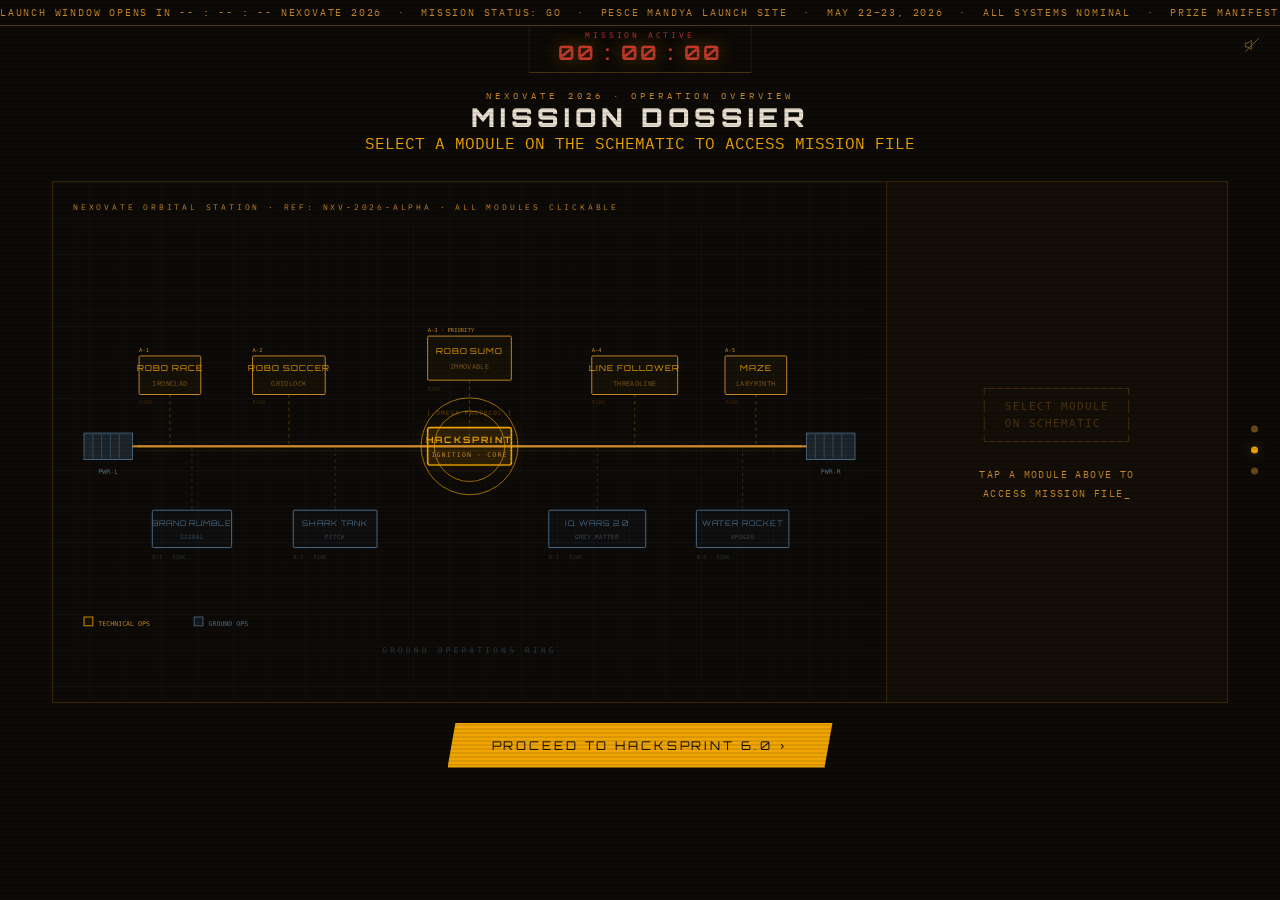
==== commit 211e693f: "Highlight Event Name as primary title in Dossier (SVG, Mobile, and File Panel)" ====
--- a/dossier.html
+++ b/dossier.html
@@ -35,8 +35,8 @@
       
         <div class="mml-item" id="mml-roborace" onclick="selMod('roborace'); mmlSel(this)">
           <div class="mml-left">
+            <span class="mml-nm">ROBO RACE</span>
             <span class="mml-op">IRONCLAD</span>
-            <span class="mml-nm">ROBO RACE</span>
           </div>
           <div class="mml-right">
             <span class="mml-id">A-1</span>
@@ -47,8 +47,8 @@
       
         <div class="mml-item" id="mml-robosoccer" onclick="selMod('robosoccer'); mmlSel(this)">
           <div class="mml-left">
+            <span class="mml-nm">ROBO SOCCER</span>
             <span class="mml-op">GRIDLOCK</span>
-            <span class="mml-nm">ROBO SOCCER</span>
           </div>
           <div class="mml-right">
             <span class="mml-id">A-2</span>
@@ -59,8 +59,8 @@
       
         <div class="mml-item" id="mml-robosumo" onclick="selMod('robosumo'); mmlSel(this)">
           <div class="mml-left">
+            <span class="mml-nm">ROBO SUMO · PRIORITY</span>
             <span class="mml-op">IMMOVABLE</span>
-            <span class="mml-nm">ROBO SUMO · PRIORITY</span>
           </div>
           <div class="mml-right">
             <span class="mml-id">A-3</span>
@@ -71,8 +71,8 @@
       
         <div class="mml-item" id="mml-linefollower" onclick="selMod('linefollower'); mmlSel(this)">
           <div class="mml-left">
+            <span class="mml-nm">LINE FOLLOWER</span>
             <span class="mml-op">THREADLINE</span>
-            <span class="mml-nm">LINE FOLLOWER</span>
           </div>
           <div class="mml-right">
             <span class="mml-id">A-4</span>
@@ -83,8 +83,8 @@
       
         <div class="mml-item" id="mml-maze" onclick="selMod('maze'); mmlSel(this)">
           <div class="mml-left">
+            <span class="mml-nm">MAZE</span>
             <span class="mml-op">LABYRINTH</span>
-            <span class="mml-nm">MAZE</span>
           </div>
           <div class="mml-right">
             <span class="mml-id">A-5</span>
@@ -96,8 +96,8 @@
         <div class="mml-item" id="mml-hacksprint" onclick="selMod('hacksprint'); mmlSel(this)"
              style="border-top: 1px solid rgba(240,165,0,.25); background: rgba(240,165,0,.02);">
           <div class="mml-left">
-            <span class="mml-op" style="color: var(--amber);">CORE · HACKSPRINT</span>
-            <span class="mml-nm">[ OMEGA PROTOCOL ]</span>
+            <span class="mml-nm" style="color: var(--amber);">HACKSPRINT 6.0</span>
+            <span class="mml-op">CORE · OMEGA PROTOCOL</span>
           </div>
           <div class="mml-right">
             <span class="mml-id">OMEGA</span>
@@ -110,8 +110,8 @@
       
         <div class="mml-item nt" id="mml-brandrumbling" onclick="selMod('brandrumbling'); mmlSel(this)">
           <div class="mml-left">
+            <span class="mml-nm">BRAND RUMBLE</span>
             <span class="mml-op">SIGNAL</span>
-            <span class="mml-nm">BRAND RUMBLE</span>
           </div>
           <div class="mml-right">
             <span class="mml-id">B-1</span>
@@ -122,8 +122,8 @@
       
         <div class="mml-item nt" id="mml-sharktank" onclick="selMod('sharktank'); mmlSel(this)">
           <div class="mml-left">
+            <span class="mml-nm">SHARK TANK</span>
             <span class="mml-op">PITCH</span>
-            <span class="mml-nm">SHARK TANK</span>
           </div>
           <div class="mml-right">
             <span class="mml-id">B-2</span>
@@ -134,8 +134,8 @@
       
         <div class="mml-item nt" id="mml-iqwars" onclick="selMod('iqwars'); mmlSel(this)">
           <div class="mml-left">
+            <span class="mml-nm">IQ WARS 2.0</span>
             <span class="mml-op">GREY MATTER</span>
-            <span class="mml-nm">IQ WARS 2.0</span>
           </div>
           <div class="mml-right">
             <span class="mml-id">B-3</span>
@@ -146,8 +146,8 @@
       
         <div class="mml-item nt" id="mml-waterrocket" onclick="selMod('waterrocket'); mmlSel(this)">
           <div class="mml-left">
+            <span class="mml-nm">WATER ROCKET</span>
             <span class="mml-op">APOGEE</span>
-            <span class="mml-nm">WATER ROCKET</span>
           </div>
           <div class="mml-right">
             <span class="mml-id">B-4</span>
@@ -220,8 +220,8 @@
                         <line x1="88" y1="153" x2="88" y2="200" stroke="rgba(240,165,0,.3)" stroke-width=".9"
                             stroke-dasharray="3,3" />
                         <rect class="mod-rect" x="60" y="118" width="56" height="35" rx="1" />
-                        <text class="mod-op" x="88" y="132">IRONCLAD</text>
-                        <text class="mod-nm" x="88" y="145">ROBO RACE</text>
+                        <text class="mod-nm" x="88" y="132">ROBO RACE</text>
+                        <text class="mod-op" x="88" y="145">IRONCLAD</text>
                         <text x="60" y="114" fill="#C8882A" font-size="5" font-family="monospace">A-1</text>
                         <text x="60" y="162" fill="rgba(240,165,0,.2)" font-size="5" font-family="monospace">₹30K</text>
                     </g>
@@ -231,8 +231,8 @@
                         <line x1="196" y1="153" x2="196" y2="200" stroke="rgba(240,165,0,.3)" stroke-width=".9"
                             stroke-dasharray="3,3" />
                         <rect class="mod-rect" x="163" y="118" width="66" height="35" rx="1" />
-                        <text class="mod-op" x="196" y="132">GRIDLOCK</text>
-                        <text class="mod-nm" x="196" y="145">ROBO SOCCER</text>
+                        <text class="mod-nm" x="196" y="132">ROBO SOCCER</text>
+                        <text class="mod-op" x="196" y="145">GRIDLOCK</text>
                         <text x="163" y="114" fill="#C8882A" font-size="5" font-family="monospace">A-2</text>
                         <text x="163" y="162" fill="rgba(240,165,0,.2)" font-size="5"
                             font-family="monospace">₹30K</text>
@@ -243,8 +243,8 @@
                         <line x1="360" y1="140" x2="360" y2="200" stroke="rgba(240,165,0,.3)" stroke-width=".9"
                             stroke-dasharray="3,3" />
                         <rect class="mod-rect" x="322" y="100" width="76" height="40" rx="1" />
-                        <text class="mod-op" x="360" y="116">IMMOVABLE</text>
-                        <text class="mod-nm" x="360" y="130">ROBO SUMO</text>
+                        <text class="mod-nm" x="360" y="116">ROBO SUMO</text>
+                        <text class="mod-op" x="360" y="130">IMMOVABLE</text>
                         <text x="322" y="96" fill="#C8882A" font-size="5" font-family="monospace">A-3 · PRIORITY</text>
                         <text x="322" y="150" fill="rgba(240,165,0,.2)" font-size="5"
                             font-family="monospace">₹20K</text>
@@ -255,8 +255,8 @@
                         <line x1="510" y1="153" x2="510" y2="200" stroke="rgba(240,165,0,.3)" stroke-width=".9"
                             stroke-dasharray="3,3" />
                         <rect class="mod-rect" x="471" y="118" width="78" height="35" rx="1" />
-                        <text class="mod-op" x="510" y="132">THREADLINE</text>
-                        <text class="mod-nm" x="510" y="145">LINE FOLLOWER</text>
+                        <text class="mod-nm" x="510" y="132">LINE FOLLOWER</text>
+                        <text class="mod-op" x="510" y="145">THREADLINE</text>
                         <text x="471" y="114" fill="#C8882A" font-size="5" font-family="monospace">A-4</text>
                         <text x="471" y="162" fill="rgba(240,165,0,.2)" font-size="5"
                             font-family="monospace">₹20K</text>
@@ -267,8 +267,8 @@
                         <line x1="620" y1="153" x2="620" y2="200" stroke="rgba(240,165,0,.3)" stroke-width=".9"
                             stroke-dasharray="3,3" />
                         <rect class="mod-rect" x="592" y="118" width="56" height="35" rx="1" />
-                        <text class="mod-op" x="620" y="132">LABYRINTH</text>
-                        <text class="mod-nm" x="620" y="145">MAZE</text>
+                        <text class="mod-nm" x="620" y="132">MAZE</text>
+                        <text class="mod-op" x="620" y="145">LABYRINTH</text>
                         <text x="592" y="114" fill="#C8882A" font-size="5" font-family="monospace">A-5</text>
                         <text x="592" y="162" fill="rgba(240,165,0,.2)" font-size="5"
                             font-family="monospace">₹20K</text>
@@ -280,9 +280,9 @@
                         <circle cx="360" cy="200" r="32" class="reactor-ring" style="animation-delay:.6s" />
                         <rect class="reactor-rect" x="322" y="183" width="76" height="34" rx="2" />
                         <text x="360" y="197" text-anchor="middle" fill="#F0A500" font-family="'Orbitron',monospace"
-                            font-size="8" font-weight="700" letter-spacing="2">CORE</text>
+                            font-size="8" font-weight="700" letter-spacing="2">HACKSPRINT</text>
                         <text x="360" y="210" text-anchor="middle" fill="#C8882A" font-family="monospace" font-size="6"
-                            letter-spacing="1">HACKSPRINT</text>
+                            letter-spacing="1">IGNITION · CORE</text>
                         <text x="360" y="172" text-anchor="middle" fill="rgba(240,165,0,.4)" font-family="monospace"
                             font-size="5.5" letter-spacing="1">[ OMEGA PROTOCOL ]</text>
                     </g>
@@ -296,8 +296,8 @@
                         <line x1="108" y1="200" x2="108" y2="258" stroke="rgba(74,110,138,.35)" stroke-width=".9"
                             stroke-dasharray="3,3" />
                         <rect class="nt-rect" x="72" y="258" width="72" height="34" rx="1" />
-                        <text class="nt-op" x="108" y="272">SIGNAL</text>
-                        <text class="nt-nm" x="108" y="284">BRAND RUMBLE</text>
+                        <text class="nt-nm" x="108" y="272">BRAND RUMBLE</text>
+                        <text class="nt-op" x="108" y="284">SIGNAL</text>
                         <text x="72" y="302" fill="rgba(74,110,138,.4)" font-size="5" font-family="monospace">B-1 ·
                             ₹10K</text>
                     </g>
@@ -307,8 +307,8 @@
                         <line x1="238" y1="200" x2="238" y2="258" stroke="rgba(74,110,138,.35)" stroke-width=".9"
                             stroke-dasharray="3,3" />
                         <rect class="nt-rect" x="200" y="258" width="76" height="34" rx="1" />
-                        <text class="nt-op" x="238" y="272">PITCH</text>
-                        <text class="nt-nm" x="238" y="284">SHARK TANK</text>
+                        <text class="nt-nm" x="238" y="272">SHARK TANK</text>
+                        <text class="nt-op" x="238" y="284">PITCH</text>
                         <text x="200" y="302" fill="rgba(74,110,138,.4)" font-size="5" font-family="monospace">B-2 ·
                             ₹10K</text>
                     </g>
@@ -318,8 +318,8 @@
                         <line x1="476" y1="200" x2="476" y2="258" stroke="rgba(74,110,138,.35)" stroke-width=".9"
                             stroke-dasharray="3,3" />
                         <rect class="nt-rect" x="432" y="258" width="88" height="34" rx="1" />
-                        <text class="nt-op" x="476" y="272">GREY MATTER</text>
-                        <text class="nt-nm" x="476" y="284">IQ WARS 2.0</text>
+                        <text class="nt-nm" x="476" y="272">IQ WARS 2.0</text>
+                        <text class="nt-op" x="476" y="284">GREY MATTER</text>
                         <text x="432" y="302" fill="rgba(74,110,138,.4)" font-size="5" font-family="monospace">B-3 ·
                             ₹10K</text>
                     </g>
@@ -329,8 +329,8 @@
                         <line x1="608" y1="200" x2="608" y2="258" stroke="rgba(74,110,138,.35)" stroke-width=".9"
                             stroke-dasharray="3,3" />
                         <rect class="nt-rect" x="566" y="258" width="84" height="34" rx="1" />
-                        <text class="nt-op" x="608" y="272">APOGEE</text>
-                        <text class="nt-nm" x="608" y="284">WATER ROCKET</text>
+                        <text class="nt-nm" x="608" y="272">WATER ROCKET</text>
+                        <text class="nt-op" x="608" y="284">APOGEE</text>
                         <text x="566" y="302" fill="rgba(74,110,138,.4)" font-size="5" font-family="monospace">B-4 ·
                             ₹10K</text>
                     </g>
@@ -360,10 +360,7 @@
     </div>
     
     <div class="dossier-footer">
-      <button class="btn btn-primary" onclick="navigate('registration.html')">
-        PROCEED TO OPERATION JANUS ›
-        <span class="btn-subtitle">CHOOSING YOUR COMPETITION</span>
-      </button>
+      <button class="btn btn-primary" onclick="navigate('hacksprint.html')">PROCEED TO HACKSPRINT 6.0 ›</button>
     </div>
   </main>
 <style>@keyframes blink { 0%, 100% { opacity: 1 } 50% { opacity: 0 } }</style>
--- a/css/dossier.css
+++ b/css/dossier.css
@@ -2,7 +2,7 @@
 .dossier-sub { font-size: 10px; letter-spacing: .2em; color: var(--amber-dk); margin-top: 8px; }
 .dossier-grid {
   display: grid;
-  grid-template-columns: 1fr 340px;
+  grid-template-columns: 1fr clamp(240px, 30vw, 340px);
   border: 1px solid rgba(240,165,0,.18);
   min-height: 500px; flex: 1;
 }
@@ -107,18 +107,19 @@
     gap: 3px;
   }
 
-  .mml-op {
+  .mml-nm {
     font-family: var(--font-d);
     font-size: 11px;
     letter-spacing: .18em;
+    color: var(--amber);
+  }
+
+  .mml-op {
+    font-size: 8px;
+    letter-spacing: .25em;
     color: var(--amber-dk);
-  }
-
-  .mml-nm {
-    font-size: 9px;
-    letter-spacing: .14em;
-    color: var(--amber-dk);
-    opacity: .7;
+    opacity: .6;
+    text-transform: uppercase;
   }
 
   .mml-right {
@@ -185,18 +186,18 @@
 .mod-rect { fill: rgba(240,165,0,.04); stroke: var(--amber-dk); stroke-width: .9; transition: all .2s; }
 .mod-g:hover .mod-rect,
 .mod-g.sel  .mod-rect { fill: rgba(240,165,0,.14); stroke: var(--amber); stroke-width: 1.5; }
-.mod-op { font-family: var(--font-d); font-size: 7.5px; fill: var(--amber); text-anchor: middle; letter-spacing: .12em; }
-.mod-nm { font-family: var(--font-m); font-size: 6.5px; fill: var(--amber-dk); text-anchor: middle; letter-spacing: .06em; }
-.mod-g:hover .mod-nm,
-.mod-g.sel  .mod-nm { fill: var(--offwhite); }
+.mod-nm { font-family: var(--font-d); font-size: 7.5px; fill: var(--amber); text-anchor: middle; letter-spacing: .12em; }
+.mod-op { font-family: var(--font-m); font-size: 6px; fill: var(--amber-dk); text-anchor: middle; letter-spacing: .06em; opacity: 0.6; }
+.mod-g:hover .mod-op,
+.mod-g.sel  .mod-op { fill: var(--offwhite); }
 
 /* Non-technical modules (blue stroke) */
 .nt-rect { fill: rgba(74,110,138,.06); stroke: #4A6E8A; stroke-width: .9; transition: all .2s; }
 .mod-g:hover .nt-rect,
 .mod-g.sel  .nt-rect { fill: rgba(74,110,138,.18); stroke-width: 1.5; }
-.nt-op { font-family: var(--font-d); font-size: 7px; fill: #4A6E8A; text-anchor: middle; letter-spacing: .1em; }
-.nt-nm { font-family: var(--font-m); font-size: 6px; fill: #4A6E8A; text-anchor: middle; }
-.mod-g:hover .nt-nm { fill: var(--offwhite); }
+.nt-nm { font-family: var(--font-d); font-size: 7px; fill: #4A6E8A; text-anchor: middle; letter-spacing: .12em; }
+.nt-op { font-family: var(--font-m); font-size: 5.5px; fill: rgba(74,110,138,0.7); text-anchor: middle; }
+.mod-g:hover .nt-op { fill: var(--offwhite); }
 
 /* Reactor core */
 .reactor-g { cursor: crosshair; }
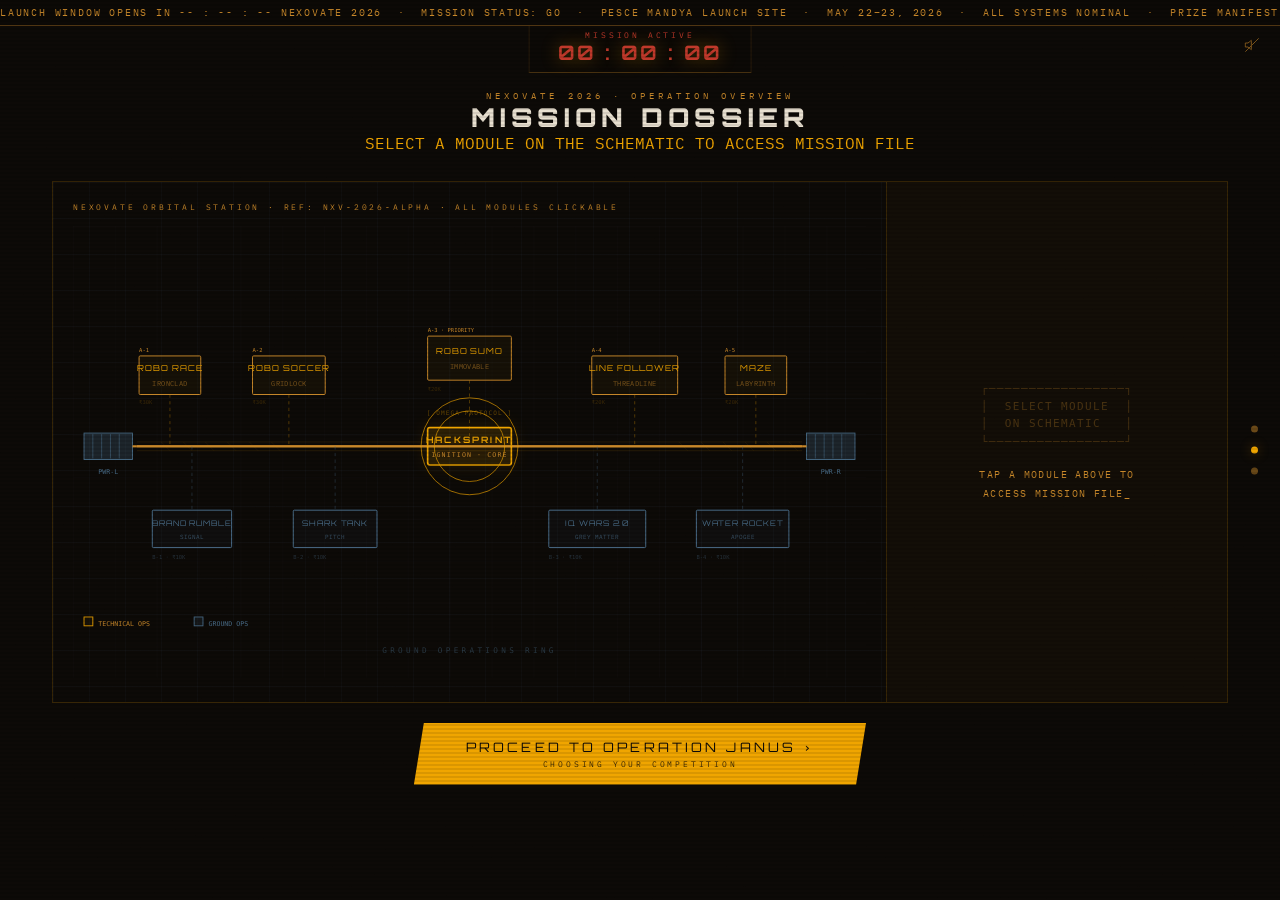
==== commit 18bd4d9f: "Restore Janus registration button and fix button scaling hierarchy" ====
--- a/dossier.html
+++ b/dossier.html
@@ -360,7 +360,10 @@
     </div>
     
     <div class="dossier-footer">
-      <button class="btn btn-primary" onclick="navigate('hacksprint.html')">PROCEED TO HACKSPRINT 6.0 ›</button>
+      <button class="btn btn-primary" onclick="navigate('registration.html')">
+        PROCEED TO OPERATION JANUS ›
+        <span class="btn-subtitle">CHOOSING YOUR COMPETITION</span>
+      </button>
     </div>
   </main>
 <style>@keyframes blink { 0%, 100% { opacity: 1 } 50% { opacity: 0 } }</style>
--- a/css/base.css
+++ b/css/base.css
@@ -88,12 +88,25 @@
   transition: background 0.2s, box-shadow 0.2s;
 }
 .btn-primary {
-  font-size: 12px;
+  font-size: 13px;
   color: var(--bg);
   background: var(--amber);
-  padding: 15px 44px;
-  clip-path: polygon(8px 0%, 100% 0%, calc(100% - 8px) 100%, 0% 100%);
+  padding: 16px 52px;
+  display: inline-flex;
+  flex-direction: column;
+  align-items: center;
+  justify-content: center;
+  gap: 4px;
+  clip-path: polygon(10px 0%, 100% 0%, calc(100% - 10px) 100%, 0% 100%);
   animation: pulse-btn 2.2s ease-in-out infinite;
+  min-width: 280px;
+}
+.btn-subtitle {
+  display: block;
+  font-size: 8px;
+  letter-spacing: 0.35em;
+  opacity: 0.8;
+  font-family: var(--font-m);
 }
 .btn-primary:hover {
   background: var(--offwhite);
@@ -169,13 +182,3 @@
 .btn-next.full {
   width: 100%;
 }
-
-.btn-subtitle {
-  display: block;
-  font-size: 8px;
-  letter-spacing: .35em;
-  opacity: 0.7;
-  margin-top: 3px;
-  font-family: var(--font-m);
-  text-transform: uppercase;
-}
--- a/css/dossier.css
+++ b/css/dossier.css
@@ -171,7 +171,7 @@
 
   .dossier-footer .btn-primary {
     width: 100%;
-    display: block;
+    display: flex;
     text-align: center;
     font-size: 11px;
     padding: 16px 20px;
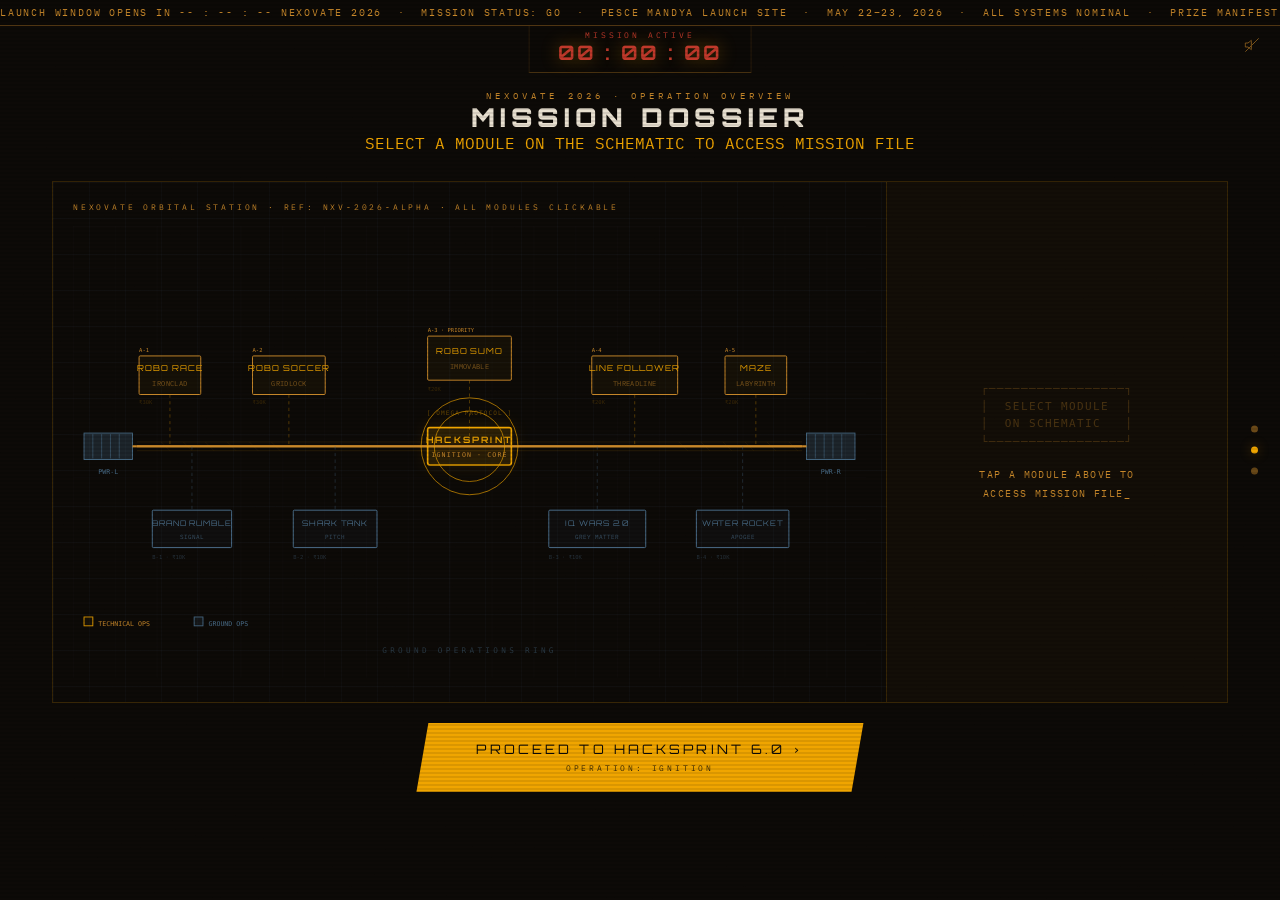
==== commit 6e27b662: "Restore Hacksprint button and fix button rectangle overflow" ====
--- a/dossier.html
+++ b/dossier.html
@@ -360,9 +360,9 @@
     </div>
     
     <div class="dossier-footer">
-      <button class="btn btn-primary" onclick="navigate('registration.html')">
-        PROCEED TO OPERATION JANUS ›
-        <span class="btn-subtitle">CHOOSING YOUR COMPETITION</span>
+      <button class="btn btn-primary" onclick="navigate('hacksprint.html')">
+        PROCEED TO HACKSPRINT 6.0 ›
+        <span class="btn-subtitle">OPERATION: IGNITION</span>
       </button>
     </div>
   </main>
--- a/css/base.css
+++ b/css/base.css
@@ -91,15 +91,20 @@
   font-size: 13px;
   color: var(--bg);
   background: var(--amber);
-  padding: 16px 52px;
+  padding: 18px 60px;
   display: inline-flex;
   flex-direction: column;
   align-items: center;
   justify-content: center;
-  gap: 4px;
-  clip-path: polygon(10px 0%, 100% 0%, calc(100% - 10px) 100%, 0% 100%);
+  gap: 6px;
+  /* Use a slightly larger clip offset to ensure text safety */
+  clip-path: polygon(12px 0%, 100% 0%, calc(100% - 12px) 100%, 0% 100%);
   animation: pulse-btn 2.2s ease-in-out infinite;
-  min-width: 280px;
+  width: auto;
+  max-width: 90vw;
+  text-align: center;
+  line-height: 1.3;
+  white-space: normal; /* Allow wrapping to keep text inside the box */
 }
 .btn-subtitle {
   display: block;
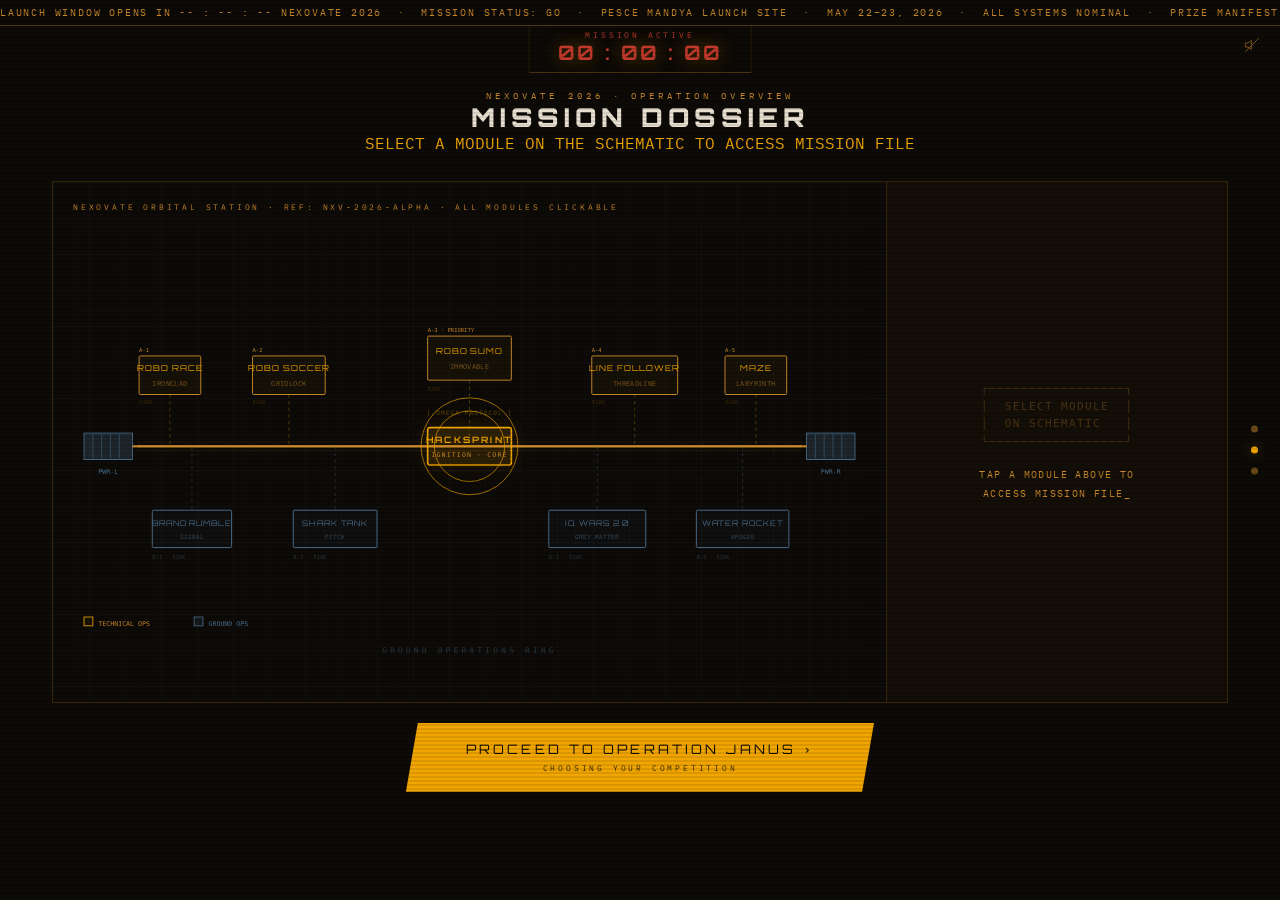
==== commit adc32393: "Revert footer button to Operation Janus registration gate" ====
--- a/dossier.html
+++ b/dossier.html
@@ -360,9 +360,9 @@
     </div>
     
     <div class="dossier-footer">
-      <button class="btn btn-primary" onclick="navigate('hacksprint.html')">
-        PROCEED TO HACKSPRINT 6.0 ›
-        <span class="btn-subtitle">OPERATION: IGNITION</span>
+      <button class="btn btn-primary" onclick="navigate('registration.html')">
+        PROCEED TO OPERATION JANUS ›
+        <span class="btn-subtitle">CHOOSING YOUR COMPETITION</span>
       </button>
     </div>
   </main>
--- a/css/dossier.css
+++ b/css/dossier.css
@@ -172,10 +172,13 @@
   .dossier-footer .btn-primary {
     width: 100%;
     display: flex;
+    flex-direction: column;
+    align-items: center;
+    justify-content: center;
     text-align: center;
     font-size: 11px;
-    padding: 16px 20px;
-    clip-path: polygon(6px 0%, 100% 0%, calc(100% - 6px) 100%, 0% 100%);
+    padding: 16px 32px;
+    clip-path: polygon(10px 0%, 100% 0%, calc(100% - 10px) 100%, 0% 100%);
   }
 }
 .sch-lbl { font-size: 8px; letter-spacing: .35em; color: var(--amber-dk); margin-bottom: 14px; display: block; }
